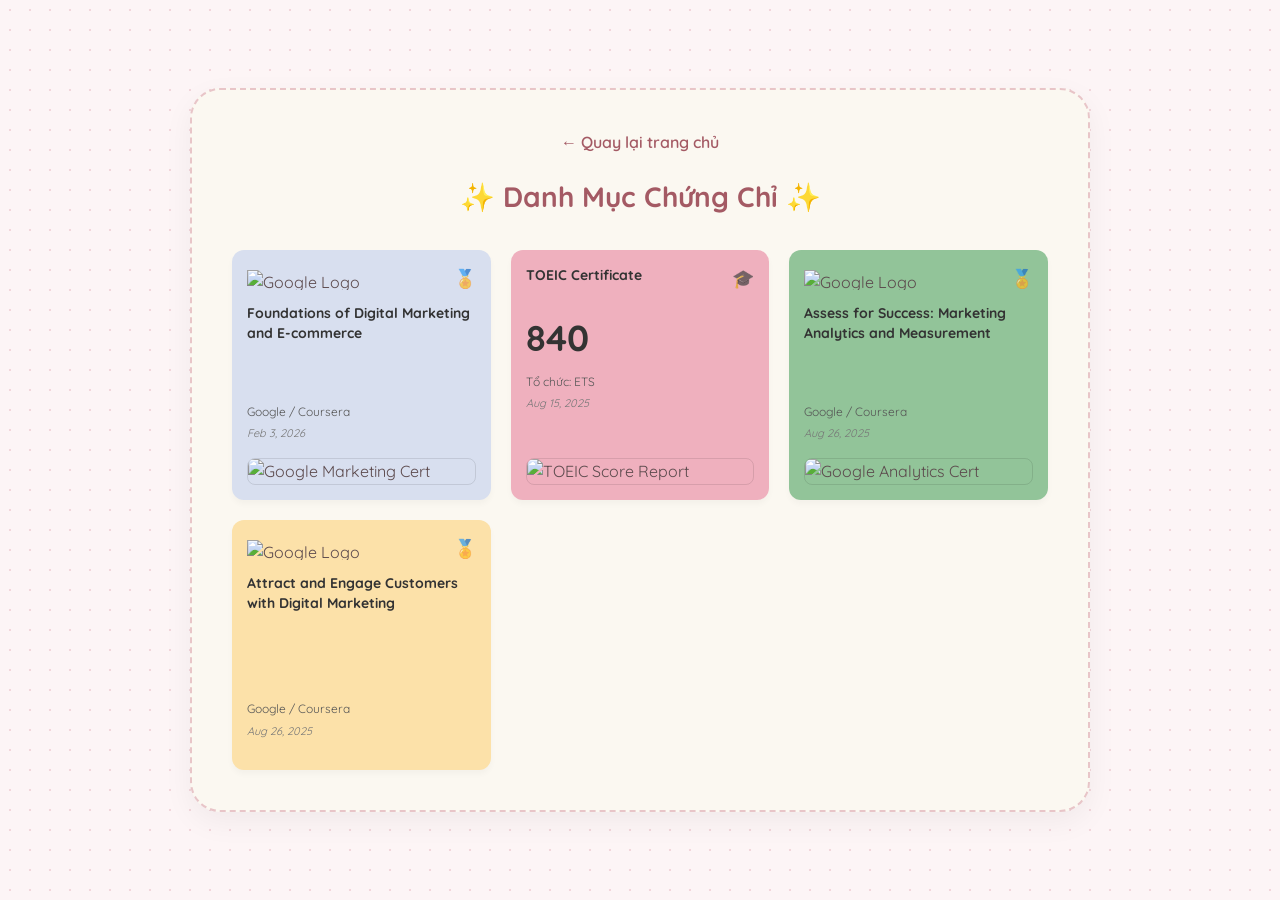
==== cert.html @ 9a3f3765 "Update cert.html" ====
<!DOCTYPE html>
<html lang="vi">
<head>
    <meta charset="UTF-8">
    <meta name="viewport" content="width=device-width, initial-scale=1.0">
    <title>Danh Mục Chứng Chỉ - Bùi Bích Phương</title>
    <link rel="stylesheet" href="style.css">
    <link href="https://fonts.googleapis.com/css2?family=Quicksand:wght@500;600;700&display=swap" rel="stylesheet">
    
    <style>
        /* CSS bổ sung riêng cho trang này để bố cục đẹp hơn khi đứng độc lập */
        body {
            background-color: #fdf5f6;
            background-image: radial-gradient(#f3d6db 1px, transparent 1px);
            background-size: 20px 20px;
            display: flex;
            justify-content: center;
            align-items: center;
            min-height: 100vh;
            padding: 20px;
            font-family: 'Quicksand', sans-serif;
            margin: 0;
        }
        .main-cert-container {
            background-color: #fbf8f1;
            border: 2px dashed #e8c5c8;
            border-radius: 30px;
            max-width: 900px;
            width: 100%;
            padding: 40px;
            box-shadow: 0 10px 30px rgba(0,0,0,0.05);
            text-align: center;
        }
        .back-btn {
            display: inline-block;
            text-decoration: none;
            color: #a45a64;
            font-weight: 600;
            margin-bottom: 20px;
            transition: opacity 0.2s;
        }
        .back-btn:hover {
            opacity: 0.7;
        }
        .page-title {
            color: #a45a64;
            font-size: 28px;
            font-weight: 700;
            margin-bottom: 30px;
        }

        /* --- CSS CHO PHẦN CHỨNG CHỈ (BỐ CỤC 4 CỘT) --- */
        .cert-grid {
            display: grid;
            grid-template-columns: repeat(auto-fit, minmax(200px, 1fr));
            gap: 20px;
            width: 100%;
        }

        .cert-card {
            border-radius: 12px;
            padding: 15px;
            position: relative;
            transition: transform 0.2s;
            box-shadow: 0 4px 6px rgba(0,0,0,0.03);
            min-height: 250px;
            display: flex;
            flex-direction: column;
            text-align: left;
        }

        .cert-card:hover {
            transform: translateY(-5px);
        }

        .cert-top {
            display: flex;
            justify-content: space-between;
            align-items: center;
            margin-bottom: 10px;
        }

        .cert-logo {
            height: 20px;
        }

        .cert-icon {
            font-size: 18px;
            opacity: 0.7;
        }

        .cert-title {
            font-size: 14px;
            font-weight: 700;
            color: #333;
            line-height: 1.4;
            margin-bottom: 8px;
        }

        .cert-org {
            font-size: 12px;
            color: #555;
            margin-bottom: 4px;
        }

        .cert-date {
            font-size: 11px;
            color: #777;
            font-style: italic;
            margin-bottom: 15px;
        }

        /* Hình ảnh thumbnail chứng chỉ trong thẻ */
        .cert-thumbnail {
            width: 100%;
            height: auto;
            border-radius: 8px;
            border: 1px solid rgba(0,0,0,0.1);
            cursor: pointer; /* Cho biết có thể click */
            transition: transform 0.2s;
            margin-top: auto; /* Đẩy xuống đáy */
        }

        .cert-thumbnail:hover {
            transform: scale(1.03);
        }

        /* Phần riêng cho TOEIC */
        .toeic-score {
            font-size: 36px;
            font-weight: 700;
            color: #333;
            margin: 5px 0;
        }

        /* 4 Màu đồng bộ với ảnh 4 của bạn */
        .cert-color-1 { background-color: #d8dfef; } /* Xanh tím */
        .cert-color-2 { background-color: #efb0be; } /* Hồng */
        .cert-color-3 { background-color: #92c499; } /* Xanh lá */
        .cert-color-4 { background-color: #fce1a9; } /* Vàng */

        /* --- CSS CHO MODAL (CỬA SỔ PHÓNG TO ẢNH) --- */
        .modal {
            display: none;
            position: fixed;
            z-index: 1000;
            padding-top: 50px;
            left: 0;
            top: 0;
            width: 100%;
            height: 100%;
            overflow: auto;
            background-color: rgba(0,0,0,0.8);
        }

        .modal-content {
            margin: auto;
            display: block;
            max-width: 80%;
            max-height: 80%;
            border-radius: 12px;
            object-fit: contain; /* Đảm bảo ảnh không bị méo */
        }

        .close {
            position: absolute;
            top: 15px;
            right: 35px;
            color: #fff;
            font-size: 40px;
            font-weight: bold;
            transition: 0.3s;
            cursor: pointer;
        }

        .close:hover,
        .close:focus {
            color: #bbb;
            text-decoration: none;
            cursor: pointer;
        }

        /* Hiệu ứng mờ cho modal */
        .modal-content, .modal-caption {  
            animation-name: zoom;
            animation-duration: 0.6s;
        }

        @keyframes zoom {
            from {transform:scale(0)} 
            to {transform:scale(1)}
        }
    </style>
</head>
<body>

    <div class="main-cert-container">
        <a href="index.html" class="back-btn">&larr; Quay lại trang chủ</a>

        <h1 class="page-title">✨ Danh Mục Chứng Chỉ ✨</h1>

        <div class="cert-grid">
            <div class="cert-card cert-color-1">
                <div class="cert-top">
                    <img src="https://upload.wikimedia.org/wikipedia/commons/c/c1/Google_%22G%22_logo.svg" alt="Google Logo" class="cert-logo">
                    <span class="cert-icon">🏅</span>
                </div>
                <h4 class="cert-title">Foundations of Digital Marketing and E-commerce</h4>
                <p class="cert-org">Google / Coursera</p>
                <p class="cert-date">Feb 3, 2026</p>
                <img src="uploaded:cert1.png" alt="Google Marketing Cert" class="cert-thumbnail" onclick="openModal(this.src)">
            </div>

            <div class="cert-card cert-color-2">
                <div class="cert-top">
                    <h4 class="cert-title">TOEIC Certificate</h4>
                    <span class="cert-icon">🎓</span>
                </div>
                <div class="toeic-score">840</div>
                <p class="cert-org">Tổ chức: ETS</p>
                <p class="cert-date">Aug 15, 2025</p>
                <img src="uploaded:cert2.png" alt="TOEIC Score Report" class="cert-thumbnail" onclick="openModal(this.src)">
            </div>

            <div class="cert-card cert-color-3">
                <div class="cert-top">
                    <img src="https://upload.wikimedia.org/wikipedia/commons/c/c1/Google_%22G%22_logo.svg" alt="Google Logo" class="cert-logo">
                    <span class="cert-icon">🏅</span>
                </div>
                <h4 class="cert-title">Assess for Success: Marketing Analytics and Measurement</h4>
                <p class="cert-org">Google / Coursera</p>
                <p class="cert-date">Aug 26, 2025</p>
                <img src="uploaded:cert3.png" alt="Google Analytics Cert" class="cert-thumbnail" onclick="openModal(this.src)">
            </div>

            <div class="cert-card cert-color-4" onclick="openLink('https://coursera.org/verify/SIEMDMMRL9NX')">
                <div class="cert-top">
                    <img src="https://upload.wikimedia.org/wikipedia/commons/c/c1/Google_%22G%22_logo.svg" alt="Google Logo" class="cert-logo">
                    <span class="cert-icon">🏅</span>
                </div>
                <h4 class="cert-title">Attract and Engage Customers with Digital Marketing</h4>
                <p class="cert-org">Google / Coursera</p>
                <p class="cert-date">Aug 26, 2025</p>
                </div>
        </div>
    </div>

    <div id="cert-modal" class="modal">
        <span class="close" onclick="closeModal()">&times;</span>
        <img class="modal-content" id="img01">
    </div>

    <script src="script.js"></script>

    <script>
        // JS bổ sung riêng cho trang này để xử lý modal phóng to ảnh

        // Hàm mở link (cho thẻ số 4 không có ảnh)
        function openLink(url) {
            window.open(url, '_blank');
        }

        // Lấy các phần tử modal
        var modal = document.getElementById("cert-modal");
        var modalImg = document.getElementById("img01");

        // Hàm mở modal và hiển thị ảnh phóng to
        function openModal(imgSrc) {
            modal.style.display = "block";
            modalImg.src = imgSrc;
        }

        // Hàm đóng modal
        function closeModal() {
            modal.style.display = "none";
        }

        // Đóng modal khi click ra ngoài ảnh
        window.onclick = function(event) {
            if (event.target == modal) {
                modal.style.display = "none";
            }
        }
    </script>
</body>
</html>
---- style.css ----
/* Bảng màu Pastel Cute */
:root {
    --color-alabaster: #EEEFE8;        
    --color-columbia-blue: #C9D2E2;    
    --color-cherry-pink: #E9ACBB;      
    --color-cambridge-blue: #8FBC93;   
    --color-peach: #FCEBBF;            
    --color-text-title: #A3546B;       
    --color-text-body: #5C4A4D;        
    --color-white: #FFFFFF;
}

* {
    margin: 0;
    padding: 0;
    box-sizing: border-box;
}

body {
    font-family: 'Inter', sans-serif;
    background-color: #FFF5F7; 
    background-image: url('anh.jpg'); /* Nhớ đảm bảo tên ảnh nền đúng nhé */
    background-repeat: repeat;
    background-size: 350px;
    background-attachment: fixed;
    color: var(--color-text-body);
    line-height: 1.6;
}

.page-container {
    max-width: 950px; /* Mở rộng xíu để chứa 4 cột ngang cho đẹp */
    margin: 50px auto;
    padding: 40px;
    background-color: rgba(238, 239, 232, 0.95); 
    border-radius: 25px;
    border: 3px dashed var(--color-cherry-pink); 
    box-shadow: 0 15px 40px rgba(233, 172, 187, 0.2);
}

/* Header & Typography */
.hero {
    text-align: center;
    margin-bottom: 2.5rem;
}

.profile-img {
    width: 130px;
    height: 130px;
    border-radius: 50%;
    object-fit: cover;
    border: 5px solid var(--color-white);
    box-shadow: 0 4px 10px rgba(0,0,0,0.1);
    margin-bottom: 1rem;
}

h1 {
    font-size: 2.2rem;
    color: var(--color-text-title);
    margin-bottom: 0.3rem;
}

/* Style cho Tiêu đề mới gợi ý */
.main-tagline {
    font-size: 1.3rem;
    color: var(--color-cambridge-blue);
    font-weight: 800;
    margin-bottom: 0.5rem;
}

.subtitle {
    font-size: 1rem;
    color: #6D8B74; 
    font-weight: 600;
    margin-bottom: 1rem;
}

.bio {
    font-size: 0.95rem;
    max-width: 700px;
    margin: 0 auto;
    text-align: center;
}

.nav-section-header {
    text-align: center; /* Lệnh này giúp căn giữa nội dung */
    display: flex; /* Dùng thêm flex để đảm bảo căn giữa tuyệt đối */
    justify-content: center;
    align-items: center;
    margin-top: 2.5rem;
    padding-top: 2rem;
    border-top: 2px dashed var(--color-cherry-pink); /* Đường cắt ngang đứt nét */
}

.nav-section-title {
    font-size: 1.5rem;
    color: var(--color-text-title);
    font-weight: 800;
    margin-bottom: -0.5rem; 
}

/* Bố cục 4 cột ngang cho Kỹ Năng */
.skills-container {
    margin: 2rem 0;
}

.skills-grid {
    display: grid;
    grid-template-columns: repeat(4, 1fr); /* CHIA LÀM 4 CỘT NGANG */
    gap: 15px; /* Khoảng cách giữa các cột thu hẹp lại */
}

/* Thu nhỏ size của thẻ kỹ năng */
.skill-item {
    padding: 15px; /* Giảm khoảng trống bên trong */
    border-radius: 15px;
    box-shadow: 0 4px 10px rgba(0,0,0,0.05);
    transition: transform 0.3s ease;
}

.skill-item:hover {
    transform: translateY(-3px);
}

/* Áp dụng 4 màu pastel */
.skill-item:nth-child(1) { background-color: var(--color-columbia-blue); }
.skill-item:nth-child(2) { background-color: var(--color-cherry-pink); }
.skill-item:nth-child(3) { background-color: var(--color-cambridge-blue); }
.skill-item:nth-child(4) { background-color: var(--color-peach); }

.skill-name {
    margin-top: 0;
    font-size: 1.05rem; /* Thu nhỏ tiêu đề */
    color: var(--color-text-body);
    font-weight: 800;
    margin-bottom: 8px;
}

.skill-desc {
    margin: 0;
    font-size: 0.85rem; /* Thu nhỏ phần mô tả */
    color: var(--color-text-body);
    opacity: 0.9;
    line-height: 1.4;
}

/* Navigation Cards (Đã cập nhật chia làm 3 cột, xóa viền thừa) */
.navigation-cards {
    display: grid;
    grid-template-columns: repeat(3, 1fr); /* ĐỔI TỪ 2 THÀNH 3 CỘT */
    gap: 20px; /* Thu nhỏ khoảng cách xíu để 3 thẻ vừa vặn */
    margin-top: 1.5rem; 
}

.card {
    display: block;
    text-decoration: none;
    background-color: var(--color-white); /* Nền trắng như ảnh 1 */
    padding: 25px;
    border-radius: 15px;
    border: 2px solid var(--color-cherry-pink); /* Viền màu hồng như ảnh 1 */
    text-align: center;
    transition: transform 0.3s ease, background-color 0.3s ease;
}

.card:hover {
    transform: translateY(-5px);
    background-color: #FFF5F7; /* Đổi màu nền cực nhẹ khi lướt qua */
}

.card h3 {
    color: var(--color-text-title);
    font-size: 1.3rem;
    margin-bottom: 10px;
}

.card p {
    color: var(--color-text-body);
    font-size: 0.95rem;
}

/* Responsive: Co giãn tốt trên điện thoại và máy tính bảng */
@media (max-width: 850px) {
    .skills-grid {
        grid-template-columns: repeat(2, 1fr); /* 2 cột trên iPad */
    }
    .navigation-cards {
        grid-template-columns: repeat(2, 1fr); /* 2 cột Navigation trên iPad */
    }
}

@media (max-width: 600px) {
    .skills-grid, .navigation-cards {
        grid-template-columns: 1fr; /* 1 cột trên điện thoại */
    }
}

/* Animations */
.fade-in {
    opacity: 0;
    transform: translateY(15px);
    animation: fadeIn 0.8s forwards;
}

.delay-1 { animation-delay: 0.2s; }
.delay-2 { animation-delay: 0.4s; }
.delay-3 { animation-delay: 0.6s; } /* Thêm delay cho box Chứng chỉ */

@keyframes fadeIn {
    to {
        opacity: 1;
        transform: translateY(0);
    }
}
/* --- CSS CHO PHẦN CHỨNG CHỈ --- */
.divider-line {
    border-top: 1px dashed #e4aeb6;
    margin: 40px auto 20px auto;
    width: 80%;
}

.section-heading {
    text-align: center;
    color: #a45a64;
    font-size: 20px;
    margin-bottom: 25px;
}

.cert-grid {
    display: grid;
    /* Hiển thị 4 cột trên máy tính, 2 cột hoặc 1 cột trên điện thoại */
    grid-template-columns: repeat(auto-fit, minmax(200px, 1fr));
    gap: 20px;
    width: 100%;
}

.cert-card {
    border-radius: 12px;
    padding: 15px;
    cursor: pointer;
    position: relative;
    transition: transform 0.2s;
    box-shadow: 0 4px 6px rgba(0,0,0,0.03);
    min-height: 160px;
    display: flex;
    flex-direction: column;
}

.cert-card:hover {
    transform: translateY(-5px);
}

.cert-top {
    display: flex;
    justify-content: space-between;
    align-items: center;
    margin-bottom: 10px;
}

.cert-logo {
    height: 20px;
}

.cert-icon {
    font-size: 18px;
    opacity: 0.7;
}

.cert-title {
    font-size: 14px;
    font-weight: 700;
    color: #333;
    line-height: 1.4;
    margin-bottom: 8px;
    flex-grow: 1; /* Đẩy ngày tháng xuống đáy */
}
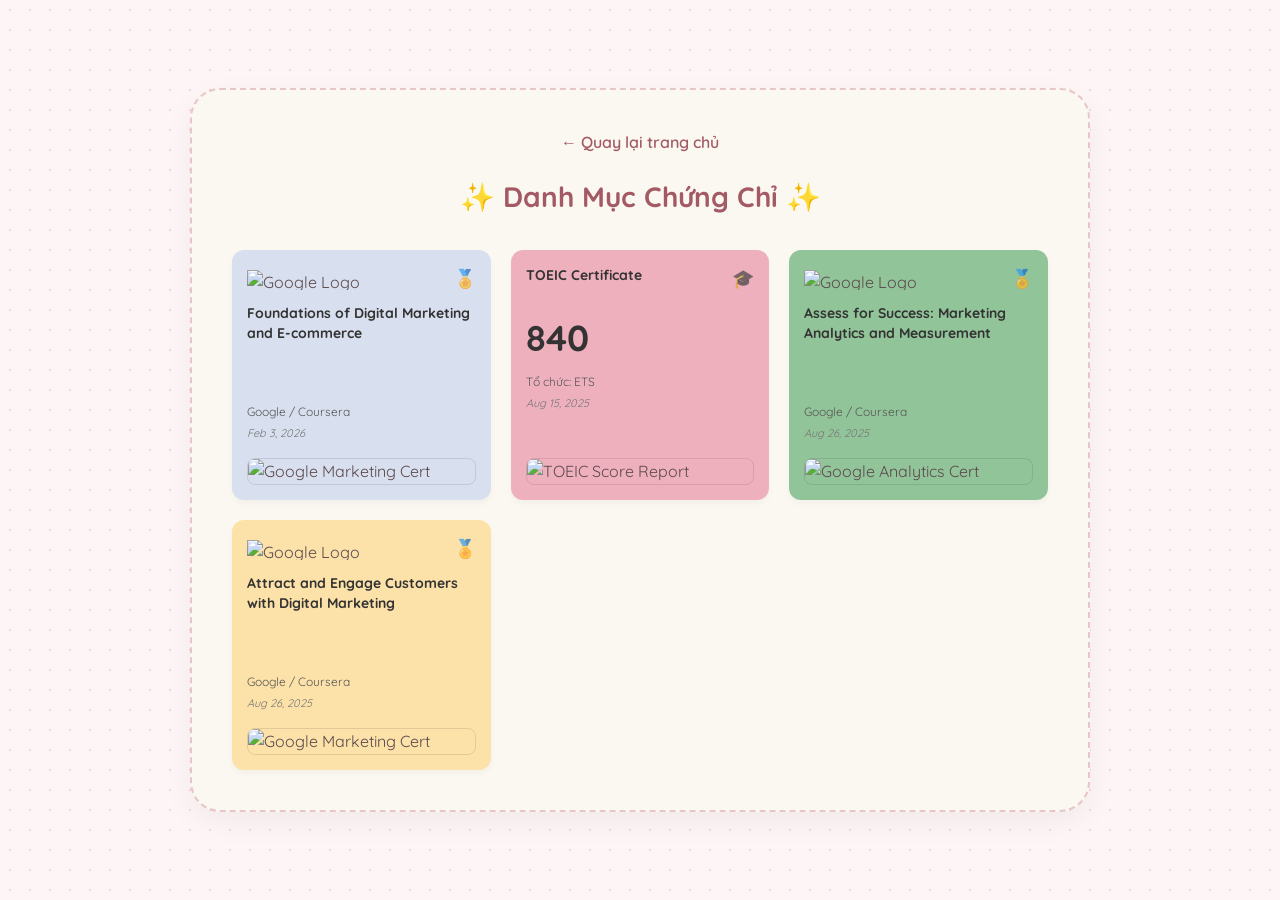
==== commit cc376b86: "Update cert.html" ====
--- a/cert.html
+++ b/cert.html
@@ -208,7 +208,7 @@
                 <h4 class="cert-title">Foundations of Digital Marketing and E-commerce</h4>
                 <p class="cert-org">Google / Coursera</p>
                 <p class="cert-date">Feb 3, 2026</p>
-                <img src="uploaded:cert1.png" alt="Google Marketing Cert" class="cert-thumbnail" onclick="openModal(this.src)">
+                <img src="uploaded:cert3.png" alt="Google Marketing Cert" class="cert-thumbnail" onclick="openModal(this.src)">
             </div>
 
             <div class="cert-card cert-color-2">
@@ -219,7 +219,7 @@
                 <div class="toeic-score">840</div>
                 <p class="cert-org">Tổ chức: ETS</p>
                 <p class="cert-date">Aug 15, 2025</p>
-                <img src="uploaded:cert2.png" alt="TOEIC Score Report" class="cert-thumbnail" onclick="openModal(this.src)">
+                <img src="uploaded:cert4.png" alt="TOEIC Score Report" class="cert-thumbnail" onclick="openModal(this.src)">
             </div>
 
             <div class="cert-card cert-color-3">
@@ -230,7 +230,7 @@
                 <h4 class="cert-title">Assess for Success: Marketing Analytics and Measurement</h4>
                 <p class="cert-org">Google / Coursera</p>
                 <p class="cert-date">Aug 26, 2025</p>
-                <img src="uploaded:cert3.png" alt="Google Analytics Cert" class="cert-thumbnail" onclick="openModal(this.src)">
+                <img src="uploaded:cert2.jpg" alt="Google Analytics Cert" class="cert-thumbnail" onclick="openModal(this.src)">
             </div>
 
             <div class="cert-card cert-color-4" onclick="openLink('https://coursera.org/verify/SIEMDMMRL9NX')">
@@ -241,6 +241,7 @@
                 <h4 class="cert-title">Attract and Engage Customers with Digital Marketing</h4>
                 <p class="cert-org">Google / Coursera</p>
                 <p class="cert-date">Aug 26, 2025</p>
+                <img src="uploaded:cert1.png" alt="Google Marketing Cert" class="cert-thumbnail" onclick="openModal(this.src)">
                 </div>
         </div>
     </div>
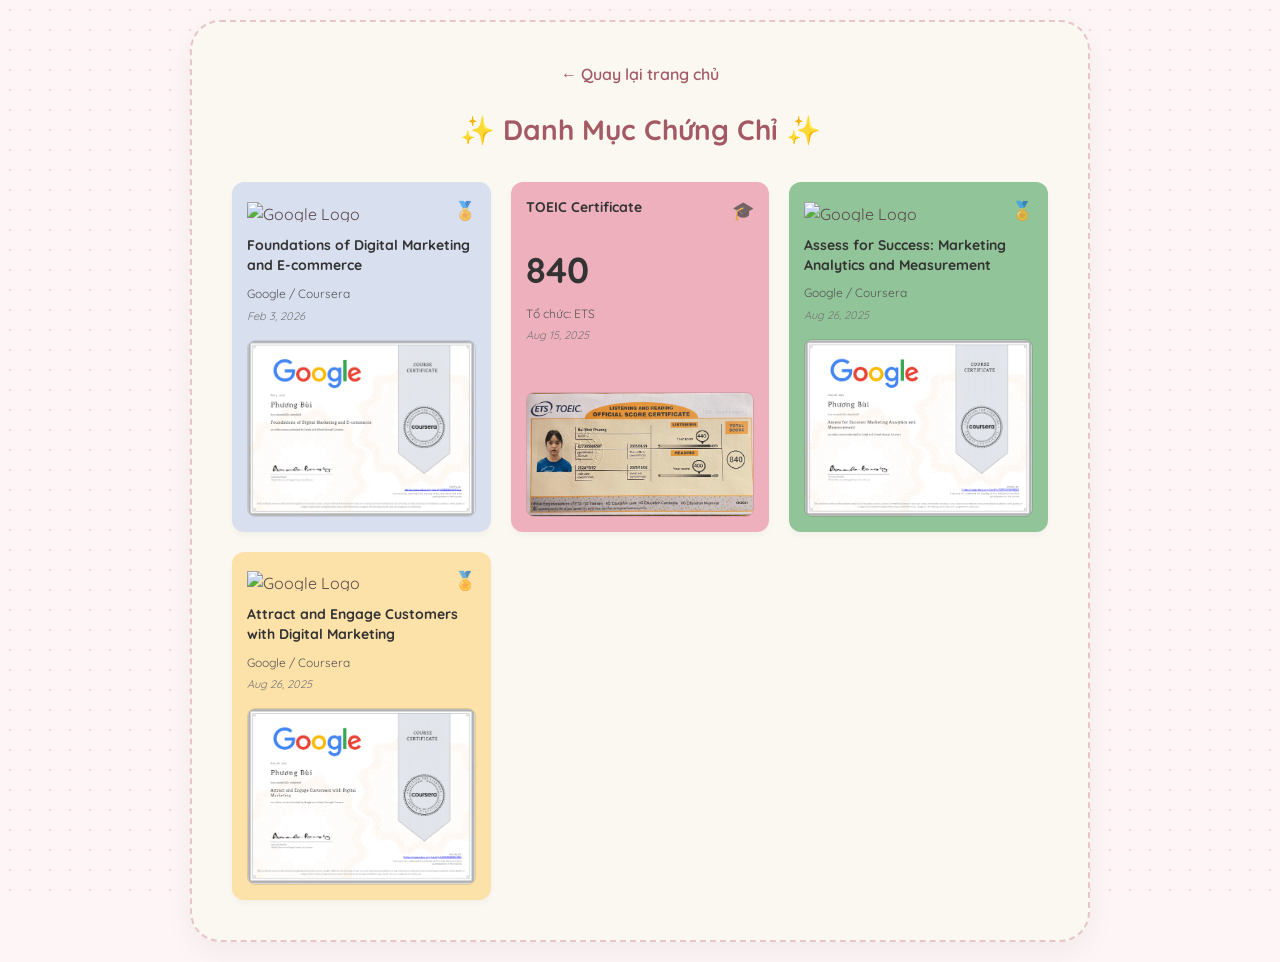
==== commit 6a9579f6: "Update cert.html" ====
--- a/cert.html
+++ b/cert.html
@@ -208,7 +208,7 @@
                 <h4 class="cert-title">Foundations of Digital Marketing and E-commerce</h4>
                 <p class="cert-org">Google / Coursera</p>
                 <p class="cert-date">Feb 3, 2026</p>
-                <img src="uploaded:cert3.png" alt="Google Marketing Cert" class="cert-thumbnail" onclick="openModal(this.src)">
+                <img src="cert3.png" alt="Google Marketing Cert" class="cert-thumbnail" onclick="openModal(this.src)">
             </div>
 
             <div class="cert-card cert-color-2">
@@ -219,7 +219,7 @@
                 <div class="toeic-score">840</div>
                 <p class="cert-org">Tổ chức: ETS</p>
                 <p class="cert-date">Aug 15, 2025</p>
-                <img src="uploaded:cert4.png" alt="TOEIC Score Report" class="cert-thumbnail" onclick="openModal(this.src)">
+                <img src="cert4.jpg" alt="TOEIC Score Report" class="cert-thumbnail" onclick="openModal(this.src)">
             </div>
 
             <div class="cert-card cert-color-3">
@@ -230,7 +230,7 @@
                 <h4 class="cert-title">Assess for Success: Marketing Analytics and Measurement</h4>
                 <p class="cert-org">Google / Coursera</p>
                 <p class="cert-date">Aug 26, 2025</p>
-                <img src="uploaded:cert2.jpg" alt="Google Analytics Cert" class="cert-thumbnail" onclick="openModal(this.src)">
+                <img src="cert2.png" alt="Google Analytics Cert" class="cert-thumbnail" onclick="openModal(this.src)">
             </div>
 
             <div class="cert-card cert-color-4" onclick="openLink('https://coursera.org/verify/SIEMDMMRL9NX')">
@@ -241,7 +241,7 @@
                 <h4 class="cert-title">Attract and Engage Customers with Digital Marketing</h4>
                 <p class="cert-org">Google / Coursera</p>
                 <p class="cert-date">Aug 26, 2025</p>
-                <img src="uploaded:cert1.png" alt="Google Marketing Cert" class="cert-thumbnail" onclick="openModal(this.src)">
+                <img src="cert1.png" alt="Google Marketing Cert" class="cert-thumbnail" onclick="openModal(this.src)">
                 </div>
         </div>
     </div>
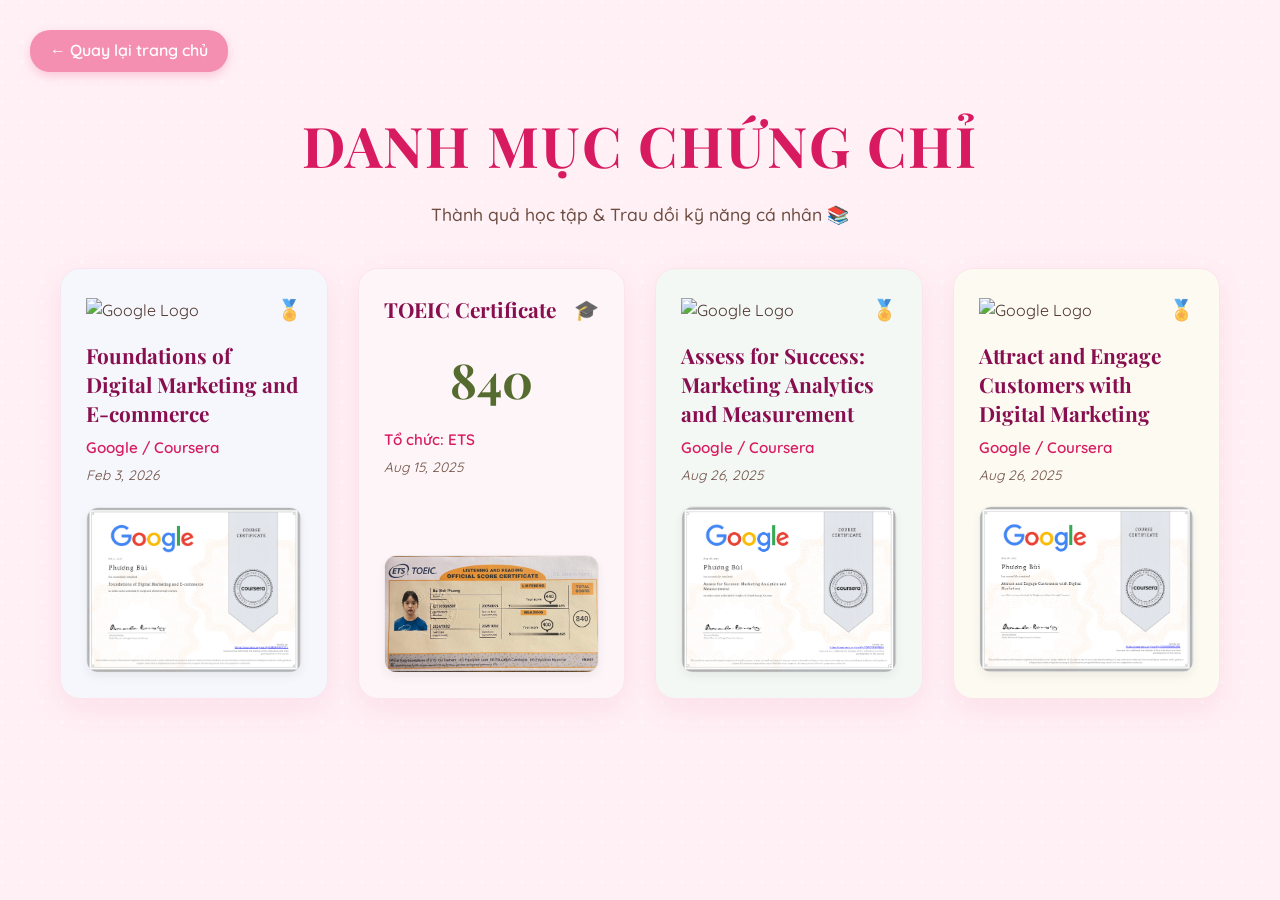
==== commit 00e21b1e: "Update cert.html" ====
--- a/cert.html
+++ b/cert.html
@@ -4,202 +4,213 @@
     <meta charset="UTF-8">
     <meta name="viewport" content="width=device-width, initial-scale=1.0">
     <title>Danh Mục Chứng Chỉ - Bùi Bích Phương</title>
-    <link rel="stylesheet" href="style.css">
-    <link href="https://fonts.googleapis.com/css2?family=Quicksand:wght@500;600;700&display=swap" rel="stylesheet">
+    
+    <link href="https://fonts.googleapis.com/css2?family=Playfair+Display:ital,wght@0,600;0,700;1,600;1,700&family=Quicksand:wght@400;500;600;700&display=swap" rel="stylesheet">
     
     <style>
-        /* CSS bổ sung riêng cho trang này để bố cục đẹp hơn khi đứng độc lập */
+        /* --- 1. CÀI ĐẶT CHUNG ĐỒNG BỘ --- */
+        * { margin: 0; padding: 0; box-sizing: border-box; }
+        
         body {
-            background-color: #fdf5f6;
-            background-image: radial-gradient(#f3d6db 1px, transparent 1px);
-            background-size: 20px 20px;
-            display: flex;
-            justify-content: center;
-            align-items: center;
-            min-height: 100vh;
-            padding: 20px;
             font-family: 'Quicksand', sans-serif;
-            margin: 0;
-        }
-        .main-cert-container {
-            background-color: #fbf8f1;
-            border: 2px dashed #e8c5c8;
-            border-radius: 30px;
-            max-width: 900px;
-            width: 100%;
-            padding: 40px;
-            box-shadow: 0 10px 30px rgba(0,0,0,0.05);
-            text-align: center;
-        }
+            background-color: #FFF0F5; 
+            color: #4E342E;
+            overflow-x: hidden;
+            line-height: 1.6;
+            padding-bottom: 100px;
+        }
+
+        /* Nền hoa nhí lặp lại */
+        body::before {
+            content: ""; position: fixed; top: 0; left: 0; width: 100%; height: 100%;
+            background-image: url('[data-uri]');
+            background-repeat: repeat; opacity: 0.8; z-index: -1;
+        }
+
+        /* --- 2. HEADER SECTION ĐỒNG BỘ --- */
+        .header-section {
+            text-align: center; 
+            padding: 100px 20px 40px; 
+            position: relative;
+        }
+        
+        .header-section h1 {
+            font-family: 'Playfair Display', serif;
+            font-size: 3.5rem; 
+            color: #D81B60; 
+            text-transform: uppercase; 
+            letter-spacing: 2px;
+        }
+
+        .header-section p { 
+            font-size: 1.1rem; 
+            color: #6D4C41; 
+            margin-top: 10px; 
+            font-weight: 500;
+        }
+
+        /* Nút quay lại (Góc trái trên) */
         .back-btn {
-            display: inline-block;
-            text-decoration: none;
-            color: #a45a64;
-            font-weight: 600;
-            margin-bottom: 20px;
-            transition: opacity 0.2s;
-        }
-        .back-btn:hover {
-            opacity: 0.7;
-        }
-        .page-title {
-            color: #a45a64;
-            font-size: 28px;
-            font-weight: 700;
-            margin-bottom: 30px;
-        }
-
-        /* --- CSS CHO PHẦN CHỨNG CHỈ (BỐ CỤC 4 CỘT) --- */
+            position: absolute; top: 30px; left: 30px;
+            background: #F48FB1; color: #fff; text-decoration: none;
+            padding: 8px 20px; border-radius: 20px; font-weight: 600;
+            box-shadow: 0 4px 10px rgba(244, 143, 177, 0.4);
+            transition: all 0.3s ease;
+            z-index: 10;
+        }
+        .back-btn:hover { background: #D81B60; transform: translateX(-5px); }
+
+        /* --- 3. BỐ CỤC LƯỚI CHỨNG CHỈ --- */
+        .cert-container {
+            max-width: 1200px; 
+            margin: 0 auto; 
+            padding: 0 20px;
+        }
+
         .cert-grid {
             display: grid;
-            grid-template-columns: repeat(auto-fit, minmax(200px, 1fr));
-            gap: 20px;
+            grid-template-columns: repeat(auto-fit, minmax(260px, 1fr)); /* Rộng hơn một chút để ảnh đẹp hơn */
+            gap: 30px;
             width: 100%;
         }
 
+        /* --- 4. THẺ CHỨNG CHỈ (CARD) --- */
         .cert-card {
-            border-radius: 12px;
-            padding: 15px;
+            border-radius: 20px;
+            padding: 25px;
             position: relative;
-            transition: transform 0.2s;
-            box-shadow: 0 4px 6px rgba(0,0,0,0.03);
-            min-height: 250px;
+            transition: transform 0.3s ease, box-shadow 0.3s ease;
+            box-shadow: 0 10px 30px rgba(216, 27, 96, 0.08);
+            border: 1px solid #FCE4EC;
             display: flex;
             flex-direction: column;
             text-align: left;
+            min-height: 300px;
         }
 
         .cert-card:hover {
-            transform: translateY(-5px);
-        }
+            transform: translateY(-10px);
+            box-shadow: 0 15px 35px rgba(216, 27, 96, 0.15);
+        }
+
+        /* 4 Màu pastel cực nhẹ thay cho màu gốc đậm */
+        .cert-color-1 { background-color: #f5f7fc; } /* Xanh dương siêu nhạt */
+        .cert-color-2 { background-color: #fdf5f7; } /* Hồng siêu nhạt */
+        .cert-color-3 { background-color: #f3f8f4; } /* Xanh lá siêu nhạt */
+        .cert-color-4 { background-color: #fdfaf2; } /* Vàng siêu nhạt */
 
         .cert-top {
             display: flex;
             justify-content: space-between;
             align-items: center;
-            margin-bottom: 10px;
-        }
-
-        .cert-logo {
-            height: 20px;
-        }
-
-        .cert-icon {
-            font-size: 18px;
-            opacity: 0.7;
-        }
+            margin-bottom: 15px;
+        }
+
+        .cert-logo { height: 24px; }
+        .cert-icon { font-size: 20px; opacity: 0.8; }
 
         .cert-title {
-            font-size: 14px;
-            font-weight: 700;
-            color: #333;
+            font-family: 'Playfair Display', serif;
+            font-size: 1.3rem;
+            color: #880E4F; /* Đỏ rượu vang đồng bộ trang Experience */
+            margin-bottom: 8px;
             line-height: 1.4;
-            margin-bottom: 8px;
         }
 
         .cert-org {
-            font-size: 12px;
-            color: #555;
+            font-size: 0.95rem;
+            color: #D81B60; /* Hồng đậm */
+            font-weight: 600;
             margin-bottom: 4px;
         }
 
         .cert-date {
-            font-size: 11px;
-            color: #777;
+            font-size: 0.85rem;
+            color: #6D4C41;
             font-style: italic;
-            margin-bottom: 15px;
+            margin-bottom: 20px;
         }
 
         /* Hình ảnh thumbnail chứng chỉ trong thẻ */
         .cert-thumbnail {
             width: 100%;
             height: auto;
-            border-radius: 8px;
-            border: 1px solid rgba(0,0,0,0.1);
-            cursor: pointer; /* Cho biết có thể click */
-            transition: transform 0.2s;
-            margin-top: auto; /* Đẩy xuống đáy */
-        }
-
-        .cert-thumbnail:hover {
-            transform: scale(1.03);
-        }
+            border-radius: 12px;
+            border: 1px solid rgba(0,0,0,0.05);
+            cursor: pointer;
+            transition: transform 0.3s;
+            margin-top: auto; /* Tự động đẩy ảnh xuống đáy thẻ */
+            box-shadow: 0 4px 10px rgba(0,0,0,0.05);
+        }
+
+        .cert-thumbnail:hover { transform: scale(1.05); }
 
         /* Phần riêng cho TOEIC */
         .toeic-score {
-            font-size: 36px;
+            font-family: 'Playfair Display', serif;
+            font-size: 3rem;
             font-weight: 700;
-            color: #333;
-            margin: 5px 0;
-        }
-
-        /* 4 Màu đồng bộ với ảnh 4 của bạn */
-        .cert-color-1 { background-color: #d8dfef; } /* Xanh tím */
-        .cert-color-2 { background-color: #efb0be; } /* Hồng */
-        .cert-color-3 { background-color: #92c499; } /* Xanh lá */
-        .cert-color-4 { background-color: #fce1a9; } /* Vàng */
-
-        /* --- CSS CHO MODAL (CỬA SỔ PHÓNG TO ẢNH) --- */
+            color: #556B2F; /* Xanh olive đồng bộ */
+            margin: 0 0 10px 0;
+            text-align: center;
+        }
+
+        /* --- 5. MODAL (CỬA SỔ PHÓNG TO ẢNH) --- */
         .modal {
             display: none;
             position: fixed;
             z-index: 1000;
             padding-top: 50px;
-            left: 0;
-            top: 0;
-            width: 100%;
-            height: 100%;
+            left: 0; top: 0; width: 100%; height: 100%;
             overflow: auto;
-            background-color: rgba(0,0,0,0.8);
+            background-color: rgba(78, 52, 46, 0.9); /* Màu nâu đen mờ để dịu mắt hơn đen tuyền */
+            backdrop-filter: blur(5px); /* Làm mờ nền sau */
         }
 
         .modal-content {
             margin: auto;
             display: block;
             max-width: 80%;
-            max-height: 80%;
-            border-radius: 12px;
-            object-fit: contain; /* Đảm bảo ảnh không bị méo */
+            max-height: 85vh;
+            border-radius: 16px;
+            box-shadow: 0 10px 40px rgba(0,0,0,0.3);
+            object-fit: contain;
         }
 
         .close {
             position: absolute;
-            top: 15px;
-            right: 35px;
-            color: #fff;
-            font-size: 40px;
+            top: 20px; right: 40px;
+            color: #F8BBD0;
+            font-size: 50px;
             font-weight: bold;
             transition: 0.3s;
             cursor: pointer;
         }
 
-        .close:hover,
-        .close:focus {
-            color: #bbb;
-            text-decoration: none;
-            cursor: pointer;
-        }
-
-        /* Hiệu ứng mờ cho modal */
-        .modal-content, .modal-caption {  
-            animation-name: zoom;
-            animation-duration: 0.6s;
-        }
-
-        @keyframes zoom {
-            from {transform:scale(0)} 
-            to {transform:scale(1)}
+        .close:hover, .close:focus { color: #FFF; }
+
+        .modal-content { animation-name: zoom; animation-duration: 0.4s; }
+        @keyframes zoom { from {transform:scale(0.8); opacity: 0;} to {transform:scale(1); opacity: 1;} }
+
+        /* Responsive Mobile */
+        @media (max-width: 900px) {
+            .header-section { padding-top: 100px; }
+            .header-section h1 { font-size: 2.5rem; }
+            .cert-grid { grid-template-columns: 1fr; }
         }
     </style>
 </head>
 <body>
 
-    <div class="main-cert-container">
+    <div class="header-section">
         <a href="index.html" class="back-btn">&larr; Quay lại trang chủ</a>
-
-        <h1 class="page-title">✨ Danh Mục Chứng Chỉ ✨</h1>
-
+        <h1>Danh Mục Chứng Chỉ</h1>
+        <p>Thành quả học tập & Trau dồi kỹ năng cá nhân 📚</p>
+    </div>
+
+    <div class="cert-container">
         <div class="cert-grid">
+            
             <div class="cert-card cert-color-1">
                 <div class="cert-top">
                     <img src="https://upload.wikimedia.org/wikipedia/commons/c/c1/Google_%22G%22_logo.svg" alt="Google Logo" class="cert-logo">
@@ -213,7 +224,7 @@
 
             <div class="cert-card cert-color-2">
                 <div class="cert-top">
-                    <h4 class="cert-title">TOEIC Certificate</h4>
+                    <h4 class="cert-title" style="margin-bottom: 0;">TOEIC Certificate</h4>
                     <span class="cert-icon">🎓</span>
                 </div>
                 <div class="toeic-score">840</div>
@@ -233,7 +244,7 @@
                 <img src="cert2.png" alt="Google Analytics Cert" class="cert-thumbnail" onclick="openModal(this.src)">
             </div>
 
-            <div class="cert-card cert-color-4" onclick="openLink('https://coursera.org/verify/SIEMDMMRL9NX')">
+            <div class="cert-card cert-color-4">
                 <div class="cert-top">
                     <img src="https://upload.wikimedia.org/wikipedia/commons/c/c1/Google_%22G%22_logo.svg" alt="Google Logo" class="cert-logo">
                     <span class="cert-icon">🏅</span>
@@ -242,7 +253,8 @@
                 <p class="cert-org">Google / Coursera</p>
                 <p class="cert-date">Aug 26, 2025</p>
                 <img src="cert1.png" alt="Google Marketing Cert" class="cert-thumbnail" onclick="openModal(this.src)">
-                </div>
+            </div>
+            
         </div>
     </div>
 
@@ -251,37 +263,36 @@
         <img class="modal-content" id="img01">
     </div>
 
-    <script src="script.js"></script>
-
     <script>
-        // JS bổ sung riêng cho trang này để xử lý modal phóng to ảnh
-
-        // Hàm mở link (cho thẻ số 4 không có ảnh)
-        function openLink(url) {
-            window.open(url, '_blank');
-        }
-
-        // Lấy các phần tử modal
         var modal = document.getElementById("cert-modal");
         var modalImg = document.getElementById("img01");
 
-        // Hàm mở modal và hiển thị ảnh phóng to
         function openModal(imgSrc) {
             modal.style.display = "block";
             modalImg.src = imgSrc;
-        }
-
-        // Hàm đóng modal
+            // Ngăn cuộn trang nền khi mở modal
+            document.body.style.overflow = "hidden";
+        }
+
         function closeModal() {
             modal.style.display = "none";
-        }
-
-        // Đóng modal khi click ra ngoài ảnh
+            // Cho phép cuộn trang trở lại
+            document.body.style.overflow = "auto";
+        }
+
+        // Đóng khi click ra ngoài ảnh
         window.onclick = function(event) {
             if (event.target == modal) {
-                modal.style.display = "none";
+                closeModal();
             }
         }
+        
+        // Đóng khi ấn nút ESC trên bàn phím
+        document.addEventListener('keydown', function(event) {
+            if (event.key === "Escape") {
+                closeModal();
+            }
+        });
     </script>
 </body>
 </html>
